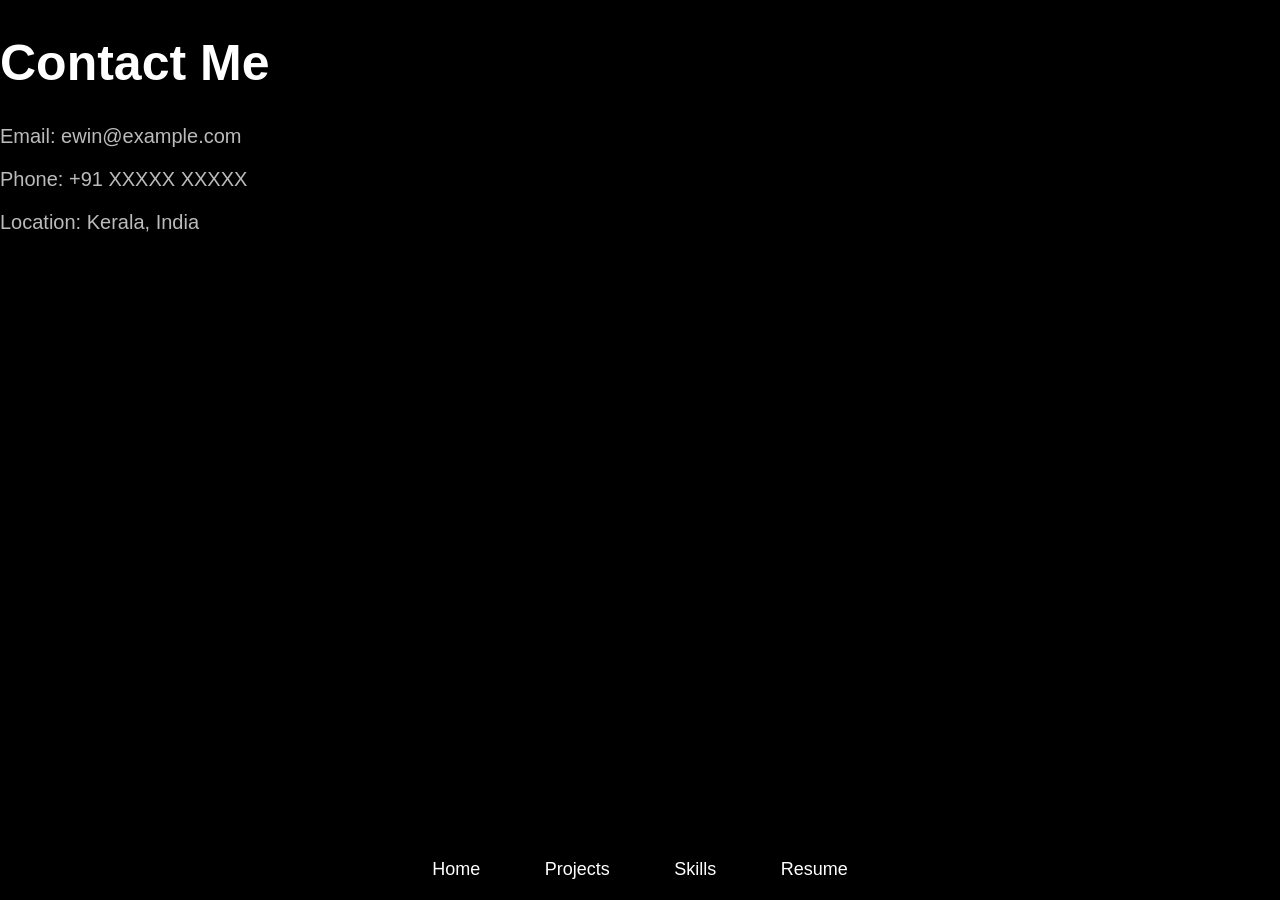
==== contact.html @ 95f16c40 "Add files via upload" ====
<!DOCTYPE html>
<html>
<head>
<title>Contact</title>

<style>

body{
margin:0;
background:black;
color:white;
font-family:Arial;
opacity:0;
animation:fadeIn 1s forwards;
transition:opacity 0.6s;
}

body.fade-out{
opacity:0;
}

@keyframes fadeIn{
from{opacity:0;}
to{opacity:1;}
}

h1{
font-size:50px;
}

p{
font-size:20px;
color:#bbb;
}

.menu{
position:fixed;
bottom:20px;
width:100%;
text-align:center;
}

.menu a{
color:white;
margin:0 30px;
text-decoration:none;
font-size:18px;
}

.menu a:hover{
color:#00ffff;
}

</style>

</head>

<body>
<centre>
<h1>Contact Me</h1>
</centre>
<p>Email: ewin@example.com</p>
<p>Phone: +91 XXXXX XXXXX</p>
<p>Location: Kerala, India</p>

<div class="menu">

<a href="index.html">Home</a>
<a href="projects.html">Projects</a>
<a href="skills.html">Skills</a>
<a href="resume.html">Resume</a>

</div>
<script>
document.querySelectorAll("a").forEach(link=>{
link.addEventListener("click",function(e){

if(link.href){
e.preventDefault();

document.body.classList.add("fade-out");

setTimeout(()=>{
window.location=link.href;
},600);
}

});
});
</script>
</body>
</html>
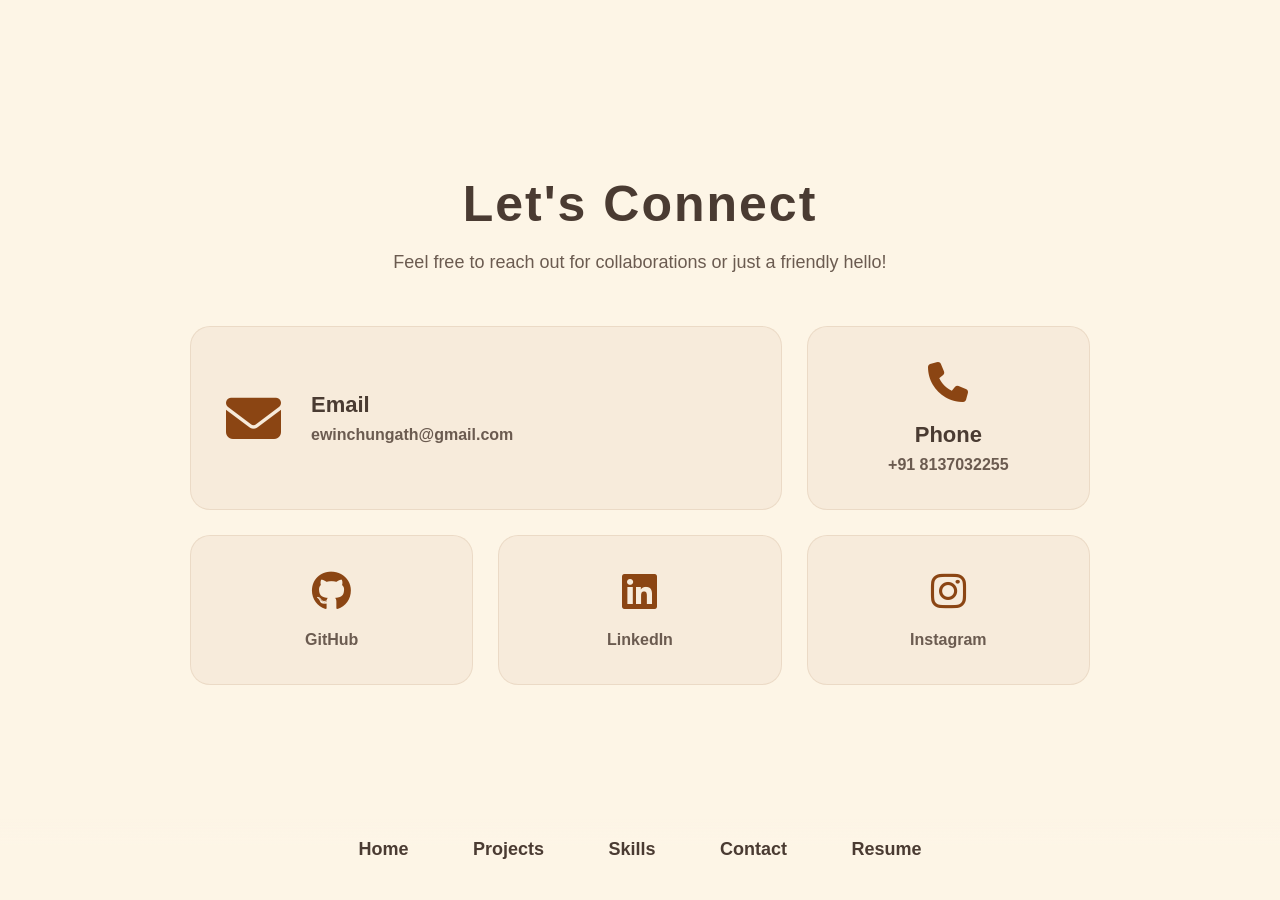
==== commit 9db30192: "Add files via upload" ====
--- a/contact.html
+++ b/contact.html
@@ -2,91 +2,64 @@
 <html>
 <head>
 <title>Contact</title>
+<link rel="stylesheet" href="https://cdnjs.cloudflare.com/ajax/libs/font-awesome/6.4.0/css/all.min.css">
 
-<style>
-
-body{
-margin:0;
-background:black;
-color:white;
-font-family:Arial;
-opacity:0;
-animation:fadeIn 1s forwards;
-transition:opacity 0.6s;
-}
-
-body.fade-out{
-opacity:0;
-}
-
-@keyframes fadeIn{
-from{opacity:0;}
-to{opacity:1;}
-}
-
-h1{
-font-size:50px;
-}
-
-p{
-font-size:20px;
-color:#bbb;
-}
-
-.menu{
-position:fixed;
-bottom:20px;
-width:100%;
-text-align:center;
-}
-
-.menu a{
-color:white;
-margin:0 30px;
-text-decoration:none;
-font-size:18px;
-}
-
-.menu a:hover{
-color:#00ffff;
-}
-
-</style>
+<link rel="stylesheet" href="contact.css">
 
 </head>
 
 <body>
-<centre>
-<h1>Contact Me</h1>
-</centre>
-<p>Email: ewin@example.com</p>
-<p>Phone: +91 XXXXX XXXXX</p>
-<p>Location: Kerala, India</p>
+
+
+
+<div class="bento-container">
+    <div class="bento-header">
+        <h1>Let's Connect</h1>
+        <p>Feel free to reach out for collaborations or just a friendly hello!</p>
+    </div>
+    
+    <div class="bento-grid">
+        <a href="mailto:ewinchungath@gmail.com" class="bento-item email">
+            <i class="fa-solid fa-envelope"></i>
+            <div class="bento-content">
+                <h3>Email</h3>
+                <span>ewinchungath@gmail.com</span>
+            </div>
+        </a>
+        
+        <a href="tel:+918137032255" class="bento-item phone">
+            <i class="fa-solid fa-phone"></i>
+            <div class="bento-content">
+                <h3>Phone</h3>
+                <span>+91 8137032255</span>
+            </div>
+        </a>
+        
+        <a href="https://github.com/ewinc" target="_blank" class="bento-item social github">
+            <i class="fa-brands fa-github"></i>
+            <span>GitHub</span>
+        </a>
+        
+        <a href="https://linkedin.com/in/" target="_blank" class="bento-item social linkedin">
+            <i class="fa-brands fa-linkedin"></i>
+            <span>LinkedIn</span>
+        </a>
+        
+        <a href="https://instagram.com/" target="_blank" class="bento-item social instagram">
+            <i class="fa-brands fa-instagram"></i>
+            <span>Instagram</span>
+        </a>
+    </div>
+</div>
 
 <div class="menu">
 
 <a href="index.html">Home</a>
 <a href="projects.html">Projects</a>
 <a href="skills.html">Skills</a>
-<a href="resume.html">Resume</a>
+<a href="contact.html">Contact</a>
+<a href="Resume-Fin-Ewin.pdf" target="_blank">Resume</a>
 
 </div>
-<script>
-document.querySelectorAll("a").forEach(link=>{
-link.addEventListener("click",function(e){
-
-if(link.href){
-e.preventDefault();
-
-document.body.classList.add("fade-out");
-
-setTimeout(()=>{
-window.location=link.href;
-},600);
-}
-
-});
-});
-</script>
 </body>
 </html>
--- a/contact.css
+++ b/contact.css
@@ -0,0 +1,209 @@
+body {
+    margin: 0;
+    background: #fdf5e6;
+    color: #4a3b32;
+    font-family: Arial, sans-serif;
+    overflow-x: hidden;
+    display: flex;
+    flex-direction: column;
+    align-items: center;
+    justify-content: center;
+    min-height: 100vh;
+}
+
+@keyframes fadeIn {
+    from { opacity: 0; transform: translateY(10px); }
+    to   { opacity: 1; transform: translateY(0); }
+}
+
+
+
+.bento-container {
+    width: 90%;
+    max-width: 900px;
+    padding-bottom: 80px; 
+    margin-top: 40px;
+    animation: fadeIn 0.5s ease forwards;
+}
+
+.bento-header {
+    text-align: center;
+    margin-bottom: 50px;
+}
+
+.bento-header h1 {
+    font-size: 50px;
+    margin: 0 0 15px 0;
+    letter-spacing: 2px;
+}
+
+.bento-header p {
+    font-size: 18px;
+    color: #6b5b50;
+    max-width: 600px;
+    margin: 0 auto;
+    line-height: 1.6;
+}
+
+.bento-grid {
+    display: grid;
+    grid-template-columns: repeat(3, 1fr);
+    grid-gap: 25px;
+    grid-template-rows: auto auto;
+}
+
+.bento-item {
+    background: rgba(139, 69, 19, 0.05);
+    border: 1px solid rgba(139, 69, 19, 0.1);
+    border-radius: 20px;
+    padding: 35px;
+    text-decoration: none;
+    color: #4a3b32;
+    transition: all 0.4s cubic-bezier(0.175, 0.885, 0.32, 1.275);
+    display: flex;
+    flex-direction: column;
+    justify-content: center;
+    position: relative;
+    overflow: hidden;
+}
+
+.bento-item:hover {
+    transform: translateY(-8px);
+    box-shadow: 0 15px 30px rgba(139, 69, 19, 0.15);
+    background: rgba(139, 69, 19, 0.08);
+    border-color: rgba(139, 69, 19, 0.3);
+}
+
+.bento-item::before {
+    content: '';
+    position: absolute;
+    top: 0;
+    left: 0;
+    width: 100%;
+    height: 4px;
+    background: #8b4513;
+    transform: scaleX(0);
+    transition: transform 0.4s ease;
+    transform-origin: right;
+}
+
+.bento-item:hover::before {
+    transform: scaleX(1);
+    transform-origin: left;
+}
+
+.bento-item i {
+    font-size: 40px;
+    color: #8b4513;
+    margin-bottom: 20px;
+    transition: transform 0.4s ease;
+}
+
+.bento-item:hover i {
+    transform: scale(1.15) rotate(5deg);
+}
+
+.bento-item h3 {
+    margin: 0 0 8px 0;
+    font-size: 22px;
+}
+
+.bento-item span {
+    color: #6b5b50;
+    font-size: 16px;
+    font-weight: bold;
+}
+
+/* Specific Grid Placements */
+.email {
+    grid-column: span 2;
+    flex-direction: row;
+    align-items: center;
+    justify-content: flex-start;
+    gap: 30px;
+}
+
+.email i {
+    margin: 0;
+    font-size: 55px;
+}
+
+.email .bento-content {
+    display: flex;
+    flex-direction: column;
+}
+
+.phone {
+    grid-column: span 1;
+    align-items: center;
+    text-align: center;
+}
+
+.social {
+    align-items: center;
+    text-align: center;
+}
+
+/* Responsive */
+@media (max-width: 768px) {
+    .bento-grid {
+        grid-template-columns: 1fr;
+    }
+    .email, .phone, .social {
+        grid-column: span 1;
+    }
+    .email {
+        flex-direction: column;
+        text-align: center;
+        gap: 15px;
+    }
+    .bento-container {
+        margin-top: 80px;
+    }
+}
+
+.menu {
+    position: fixed;
+    bottom: 15px;
+    width: 100%;
+    text-align: center;
+    z-index: 100;
+    background: linear-gradient(to top, #fdf5e6 60%, transparent);
+    padding: 20px 0;
+    opacity: 1;
+}
+
+.menu a {
+    color: #4a3b32;
+    margin: 0 30px;
+    text-decoration: none;
+    font-size: 18px;
+    transition: 0.3s;
+    font-weight: bold;
+    position: relative;
+    display: inline-block;
+    padding-bottom: 5px;
+}
+
+.menu a::before {
+    content: '';
+    position: absolute;
+    bottom: 0;
+    left: 0;
+    width: 100%;
+    height: 2px;
+    background-color: #8b4513;
+    transform: scaleX(0);
+    transition: transform 0.3s ease;
+    transform-origin: right;
+}
+
+.menu a:hover::before {
+    transform: scaleX(1);
+    transform-origin: left;
+}
+
+.menu a:hover {
+    color: #8b4513;
+    transform: translateY(-2px);
+}
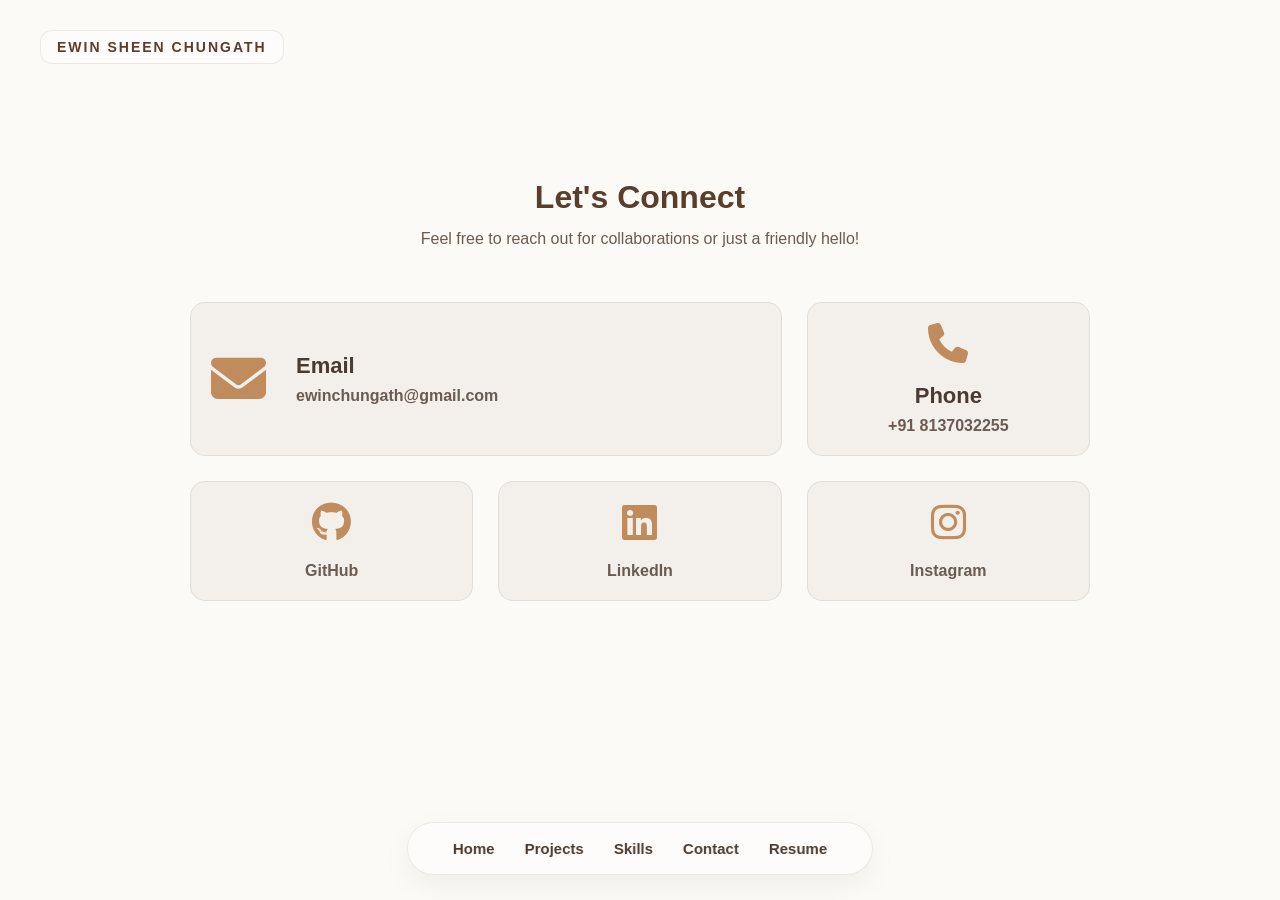
==== commit a2005d88: "Add files via upload" ====
--- a/contact.html
+++ b/contact.html
@@ -2,6 +2,7 @@
 <html>
 <head>
 <title>Contact</title>
+<meta name="viewport" content="width=device-width, initial-scale=1.0">
 <link rel="stylesheet" href="https://cdnjs.cloudflare.com/ajax/libs/font-awesome/6.4.0/css/all.min.css">
 
 <link rel="stylesheet" href="contact.css">
@@ -9,8 +10,7 @@
 </head>
 
 <body>
-
-
+    <div class="corner-name">EWIN SHEEN CHUNGATH</div>
 
 <div class="bento-container">
     <div class="bento-header">
--- a/contact.css
+++ b/contact.css
@@ -1,7 +1,17 @@
+:root {
+    --bg-color: #fcfaf7;
+    --primary-color: #5a3e2b;
+    --accent-color: #c18c5d;
+    --text-main: #4a3b32;
+    --text-muted: #6b5b50;
+    --glass-bg: rgba(255, 255, 255, 0.4);
+    --glass-border: rgba(90, 62, 43, 0.1);
+}
+
 body {
     margin: 0;
-    background: #fdf5e6;
-    color: #4a3b32;
+    background: var(--bg-color);
+    color: var(--text-main);
     font-family: Arial, sans-serif;
     overflow-x: hidden;
     display: flex;
@@ -9,6 +19,24 @@
     align-items: center;
     justify-content: center;
     min-height: 100vh;
+}
+
+.corner-name {
+    position: fixed;
+    top: 30px;
+    left: 40px;
+    font-size: 14px;
+    font-weight: 700;
+    letter-spacing: 2px;
+    color: var(--primary-color);
+    z-index: 1001;
+    pointer-events: none;
+    background: var(--glass-bg);
+    backdrop-filter: blur(10px);
+    -webkit-backdrop-filter: blur(10px);
+    padding: 8px 16px;
+    border-radius: 12px;
+    border: 1px solid var(--glass-border);
 }
 
 @keyframes fadeIn {
@@ -16,13 +44,11 @@
     to   { opacity: 1; transform: translateY(0); }
 }
 
-
-
 .bento-container {
     width: 90%;
     max-width: 900px;
-    padding-bottom: 80px; 
-    margin-top: 40px;
+    margin: 40px auto 140px; /* Increased bottom margin for floating menu */
+    padding-bottom: 20px;
     animation: fadeIn 0.5s ease forwards;
 }
 
@@ -32,16 +58,16 @@
 }
 
 .bento-header h1 {
-    font-size: 50px;
-    margin: 0 0 15px 0;
-    letter-spacing: 2px;
+    font-size: 32px;
+    color: var(--primary-color);
+    margin: 0;
 }
 
 .bento-header p {
-    font-size: 18px;
-    color: #6b5b50;
+    font-size: 16px;
+    color: var(--text-muted);
     max-width: 600px;
-    margin: 0 auto;
+    margin: 10px auto 0;
     line-height: 1.6;
 }
 
@@ -53,13 +79,13 @@
 }
 
 .bento-item {
-    background: rgba(139, 69, 19, 0.05);
-    border: 1px solid rgba(139, 69, 19, 0.1);
-    border-radius: 20px;
-    padding: 35px;
+    background: rgba(90, 62, 43, 0.05);
+    border: 1px solid rgba(90, 62, 43, 0.1);
+    padding: 20px;
+    border-radius: 15px;
+    transition: 0.3s;
     text-decoration: none;
-    color: #4a3b32;
-    transition: all 0.4s cubic-bezier(0.175, 0.885, 0.32, 1.275);
+    color: var(--text-main);
     display: flex;
     flex-direction: column;
     justify-content: center;
@@ -69,9 +95,9 @@
 
 .bento-item:hover {
     transform: translateY(-8px);
-    box-shadow: 0 15px 30px rgba(139, 69, 19, 0.15);
-    background: rgba(139, 69, 19, 0.08);
-    border-color: rgba(139, 69, 19, 0.3);
+    box-shadow: 0 15px 30px rgba(90, 62, 43, 0.1);
+    background: rgba(90, 62, 43, 0.08);
+    border-color: rgba(90, 62, 43, 0.2);
 }
 
 .bento-item::before {
@@ -81,7 +107,7 @@
     left: 0;
     width: 100%;
     height: 4px;
-    background: #8b4513;
+    background: var(--accent-color);
     transform: scaleX(0);
     transition: transform 0.4s ease;
     transform-origin: right;
@@ -94,7 +120,7 @@
 
 .bento-item i {
     font-size: 40px;
-    color: #8b4513;
+    color: var(--accent-color);
     margin-bottom: 20px;
     transition: transform 0.4s ease;
 }
@@ -109,7 +135,7 @@
 }
 
 .bento-item span {
-    color: #6b5b50;
+    color: var(--text-muted);
     font-size: 16px;
     font-weight: bold;
 }
@@ -144,45 +170,36 @@
     text-align: center;
 }
 
-/* Responsive */
-@media (max-width: 768px) {
-    .bento-grid {
-        grid-template-columns: 1fr;
-    }
-    .email, .phone, .social {
-        grid-column: span 1;
-    }
-    .email {
-        flex-direction: column;
-        text-align: center;
-        gap: 15px;
-    }
-    .bento-container {
-        margin-top: 80px;
-    }
-}
-
+/* RESPONSIVE STYLES */
 .menu {
     position: fixed;
-    bottom: 15px;
-    width: 100%;
-    text-align: center;
-    z-index: 100;
-    background: linear-gradient(to top, #fdf5e6 60%, transparent);
-    padding: 20px 0;
-    opacity: 1;
+    bottom: 25px;
+    left: 50%;
+    transform: translateX(-50%);
+    width: auto;
+    max-width: 90%;
+    display: flex;
+    justify-content: center;
+    align-items: center;
+    z-index: 1000;
+    background: var(--glass-bg);
+    backdrop-filter: blur(15px);
+    -webkit-backdrop-filter: blur(15px);
+    padding: 12px 30px;
+    border-radius: 50px;
+    border: 1px solid var(--glass-border);
+    box-shadow: 0 10px 30px rgba(0, 0, 0, 0.05);
 }
 
 .menu a {
-    color: #4a3b32;
-    margin: 0 30px;
+    color: var(--text-main);
+    margin: 0 15px;
     text-decoration: none;
-    font-size: 18px;
+    font-size: 15px;
     transition: 0.3s;
-    font-weight: bold;
+    font-weight: 600;
     position: relative;
-    display: inline-block;
-    padding-bottom: 5px;
+    padding: 5px 0;
 }
 
 .menu a::before {
@@ -192,7 +209,7 @@
     left: 0;
     width: 100%;
     height: 2px;
-    background-color: #8b4513;
+    background-color: var(--accent-color);
     transform: scaleX(0);
     transition: transform 0.3s ease;
     transform-origin: right;
@@ -204,6 +221,54 @@
 }
 
 .menu a:hover {
-    color: #8b4513;
+    color: var(--accent-color);
     transform: translateY(-2px);
 }
+
+/* RESPONSIVE STYLES */
+@media (max-width: 768px) {
+    .corner-name {
+        top: 15px;
+        left: 15px;
+        font-size: 11px;
+        padding: 6px 12px;
+    }
+
+    .bento-container {
+        grid-template-columns: 1fr;
+        grid-template-rows: auto;
+        padding-bottom: 120px;
+        margin-top: 100px;
+    }
+
+    .bento-header, .bento-social, .bento-location, .bento-form {
+        grid-column: 1 / -1;
+    }
+
+    .email {
+        flex-direction: column;
+        text-align: center;
+        gap: 15px;
+    }
+
+    .menu {
+        padding: 10px 15px;
+        bottom: 20px;
+        border-radius: 30px;
+        width: 90%;
+        flex-wrap: nowrap;
+        overflow-x: auto;
+        -ms-overflow-style: none;
+        scrollbar-width: none;
+    }
+    
+    .menu::-webkit-scrollbar {
+        display: none;
+    }
+
+    .menu a {
+        margin: 0 10px;
+        font-size: 13px;
+        white-space: nowrap;
+    }
+}
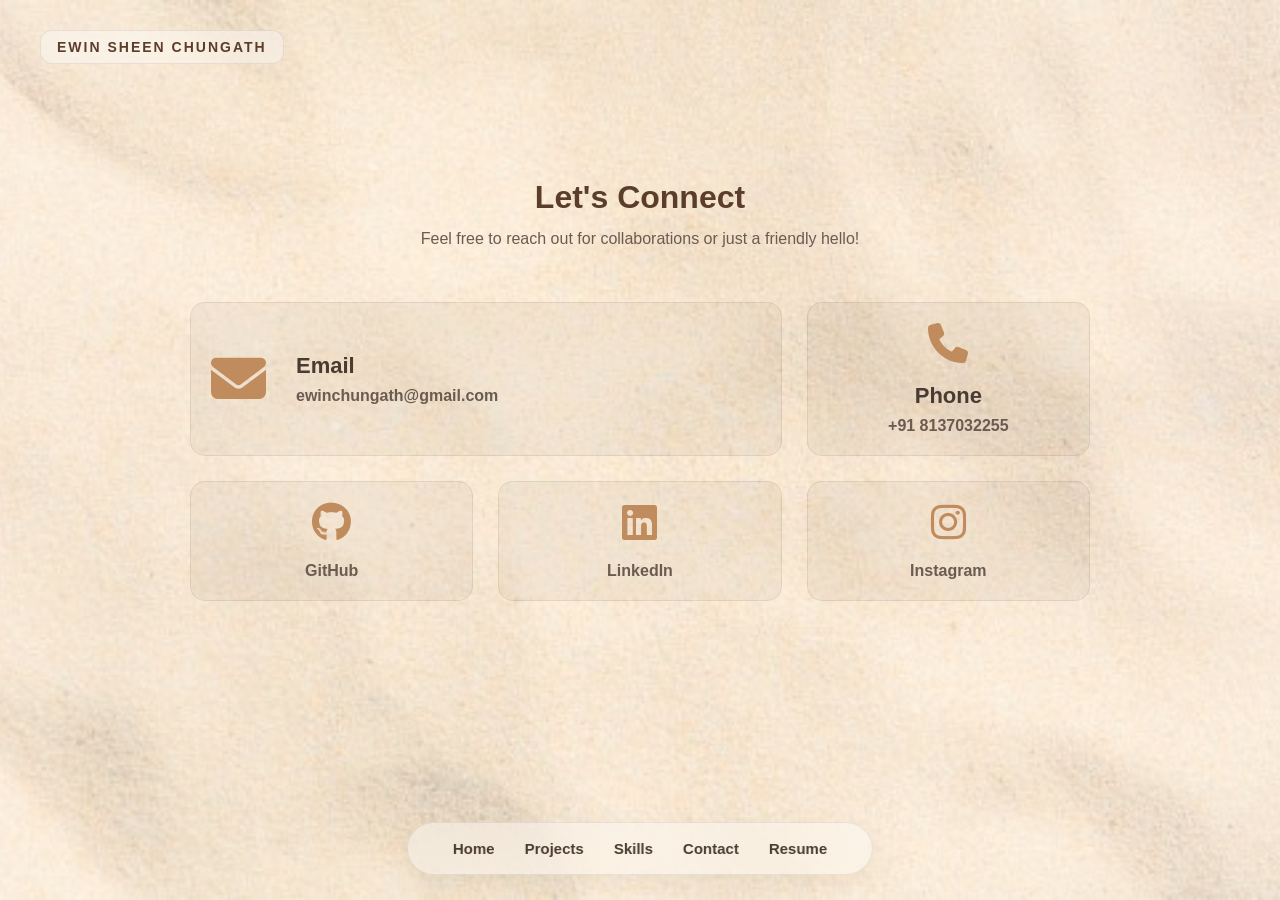
==== commit 06b64e26: "Add files via upload" ====
--- a/contact.html
+++ b/contact.html
@@ -35,17 +35,17 @@
             </div>
         </a>
         
-        <a href="https://github.com/ewinc" target="_blank" class="bento-item social github">
+        <a href="https://github.com/ewin-16" target="_blank" class="bento-item social github">
             <i class="fa-brands fa-github"></i>
             <span>GitHub</span>
         </a>
         
-        <a href="https://linkedin.com/in/" target="_blank" class="bento-item social linkedin">
+        <a href="https://www.linkedin.com/in/ewin-sheen-b2573a334/" target="_blank" class="bento-item social linkedin">
             <i class="fa-brands fa-linkedin"></i>
             <span>LinkedIn</span>
         </a>
         
-        <a href="https://instagram.com/" target="_blank" class="bento-item social instagram">
+        <a href="https://www.instagram.com/ewn.05/" target="_blank" class="bento-item social instagram">
             <i class="fa-brands fa-instagram"></i>
             <span>Instagram</span>
         </a>
@@ -54,7 +54,7 @@
 
 <div class="menu">
 
-<a href="index.html">Home</a>
+<a href="index.html#skip">Home</a>
 <a href="projects.html">Projects</a>
 <a href="skills.html">Skills</a>
 <a href="contact.html">Contact</a>
--- a/contact.css
+++ b/contact.css
@@ -1,3 +1,7 @@
+* {
+    box-sizing: border-box;
+}
+
 :root {
     --bg-color: #fcfaf7;
     --primary-color: #5a3e2b;
@@ -10,7 +14,8 @@
 
 body {
     margin: 0;
-    background: var(--bg-color);
+    background: var(--bg-color) url('fin_bg.jpeg') no-repeat center center fixed;
+    background-size: cover;
     color: var(--text-main);
     font-family: Arial, sans-serif;
     overflow-x: hidden;
@@ -230,8 +235,10 @@
     .corner-name {
         top: 15px;
         left: 15px;
+        transform: none;
         font-size: 11px;
         padding: 6px 12px;
+        width: auto;
     }
 
     .bento-container {
